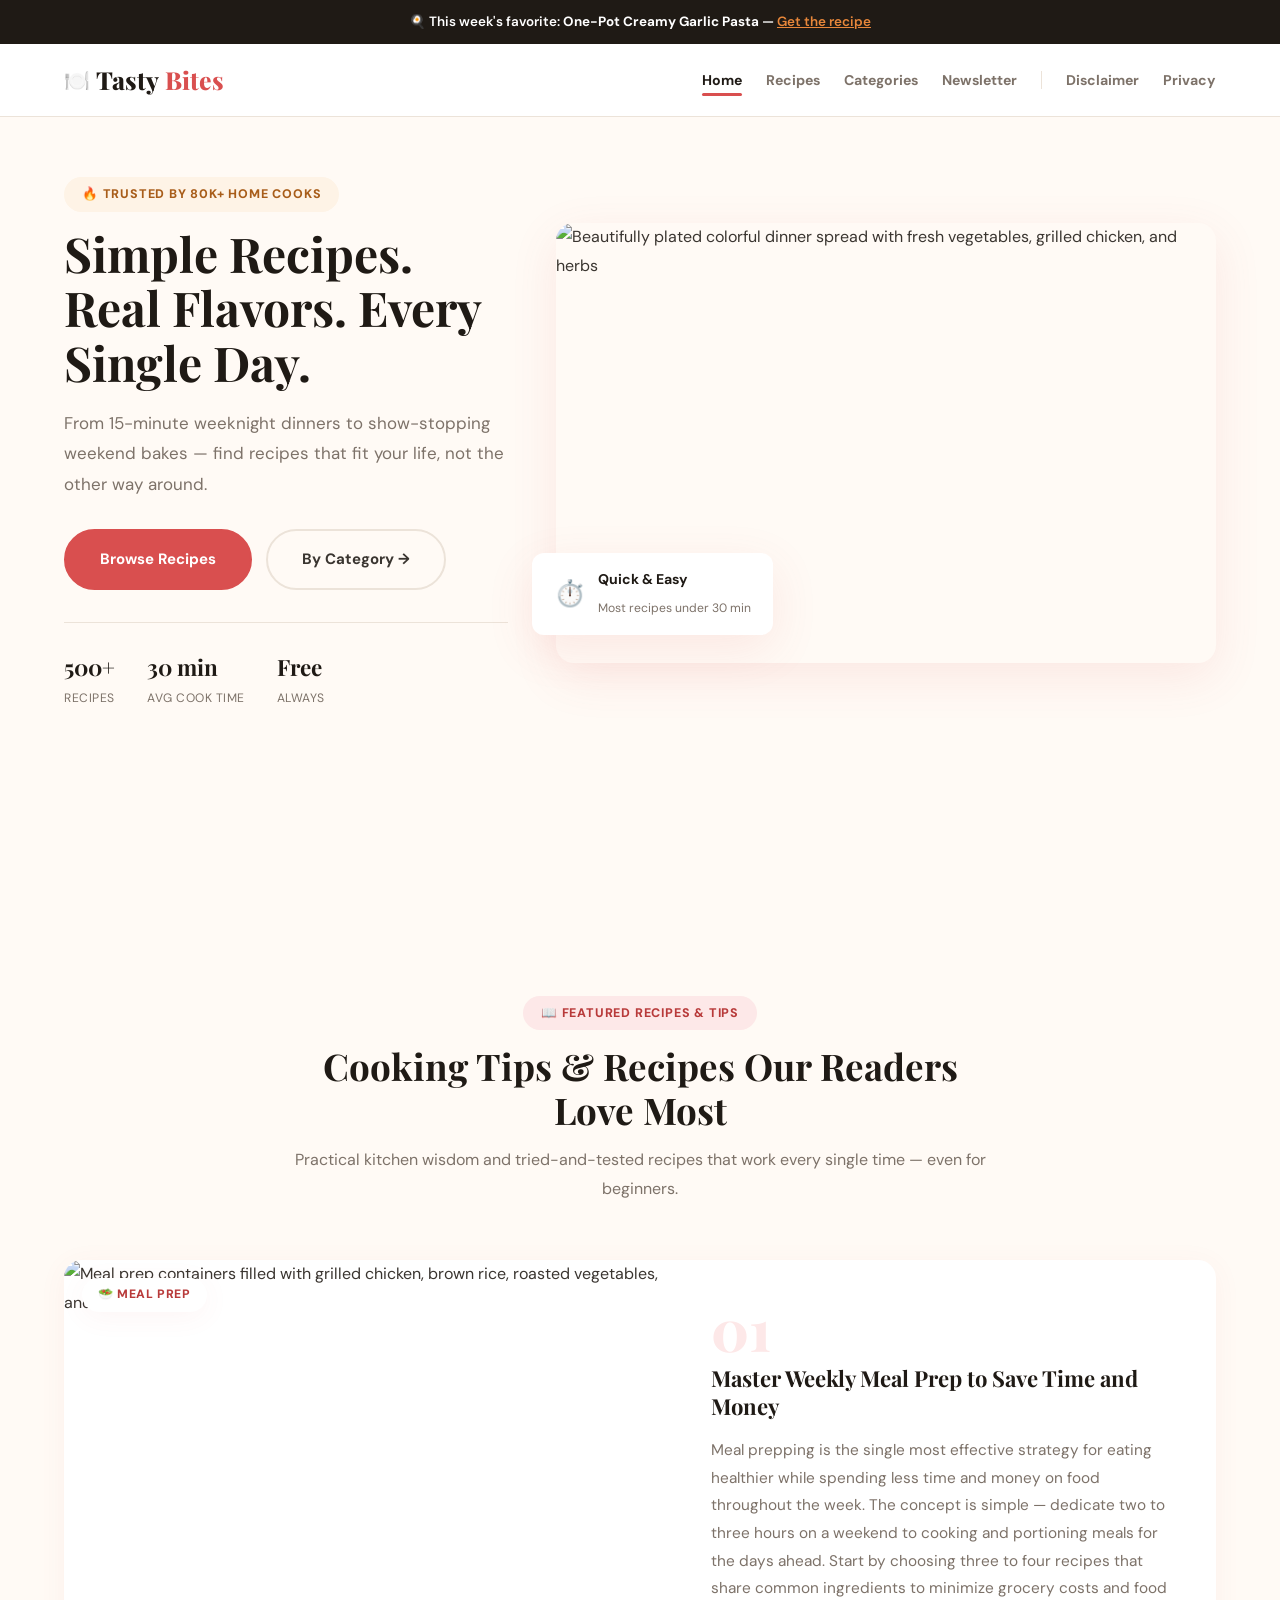
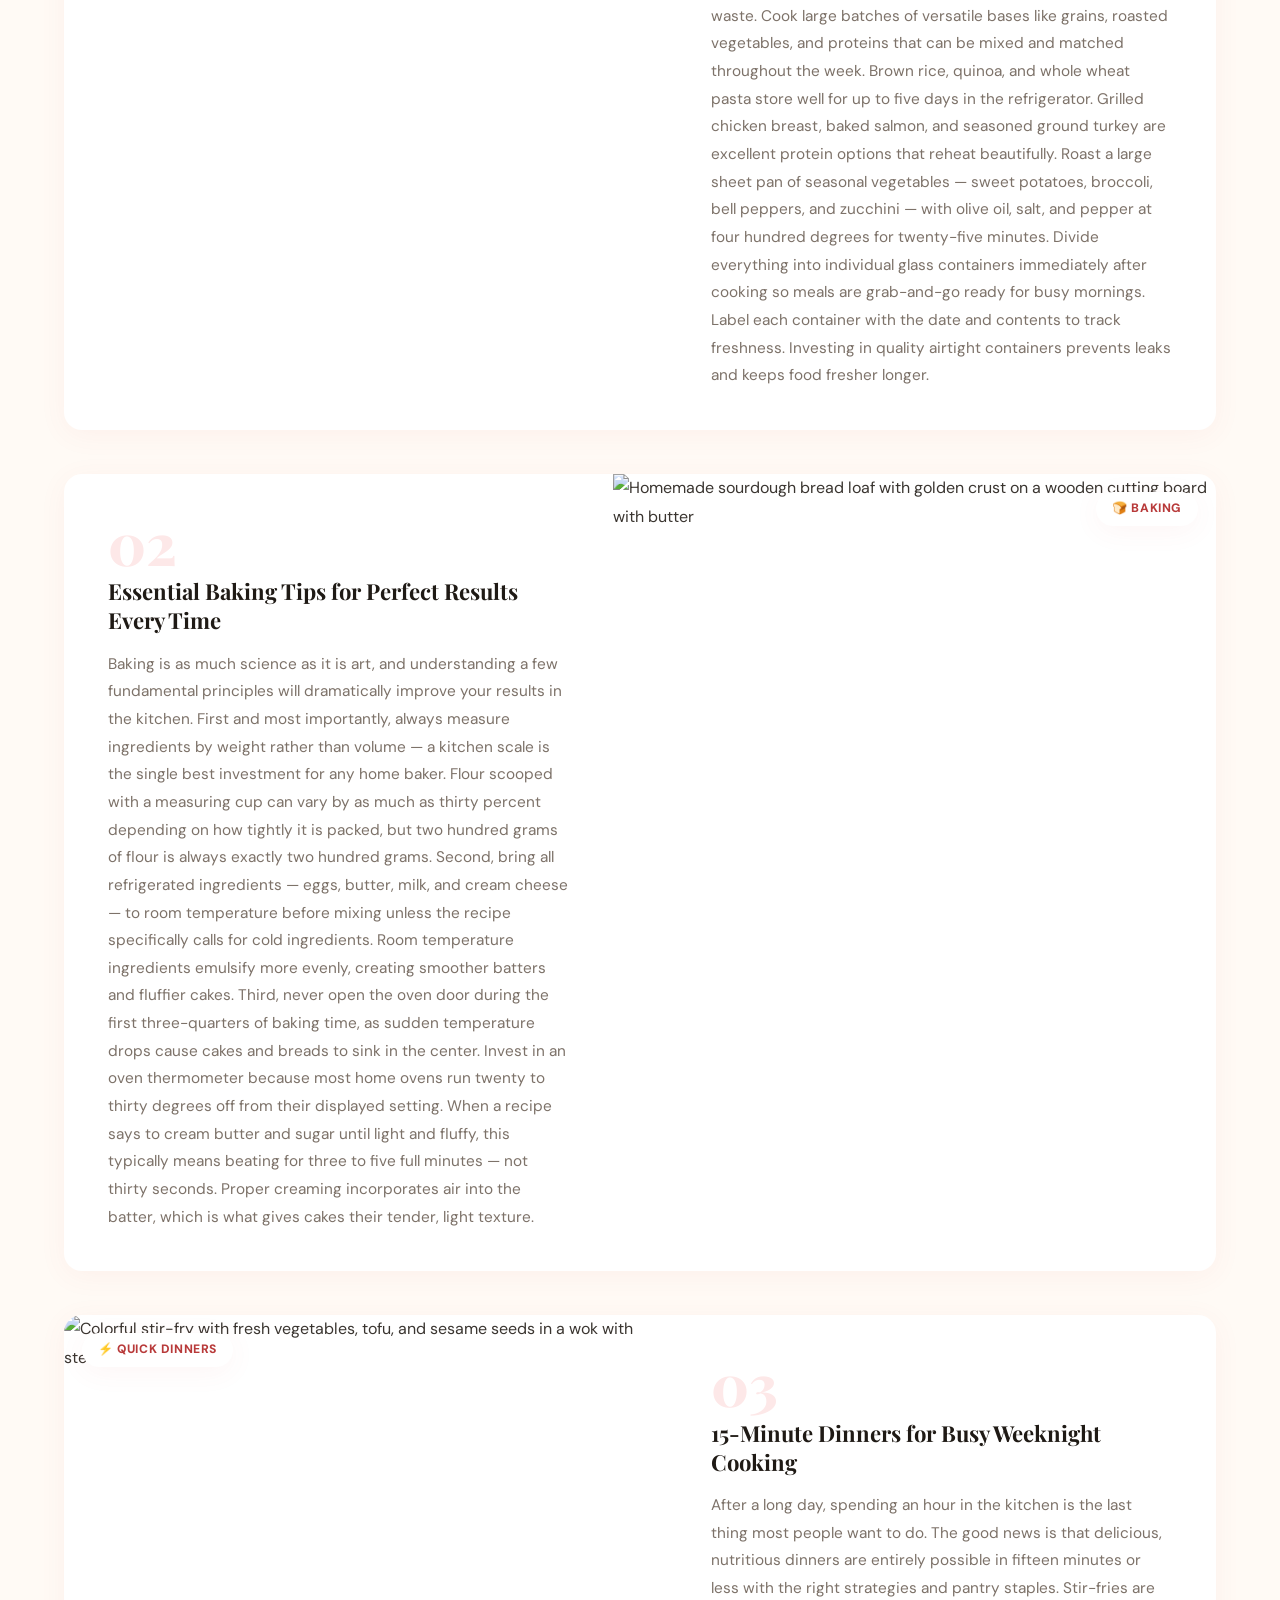
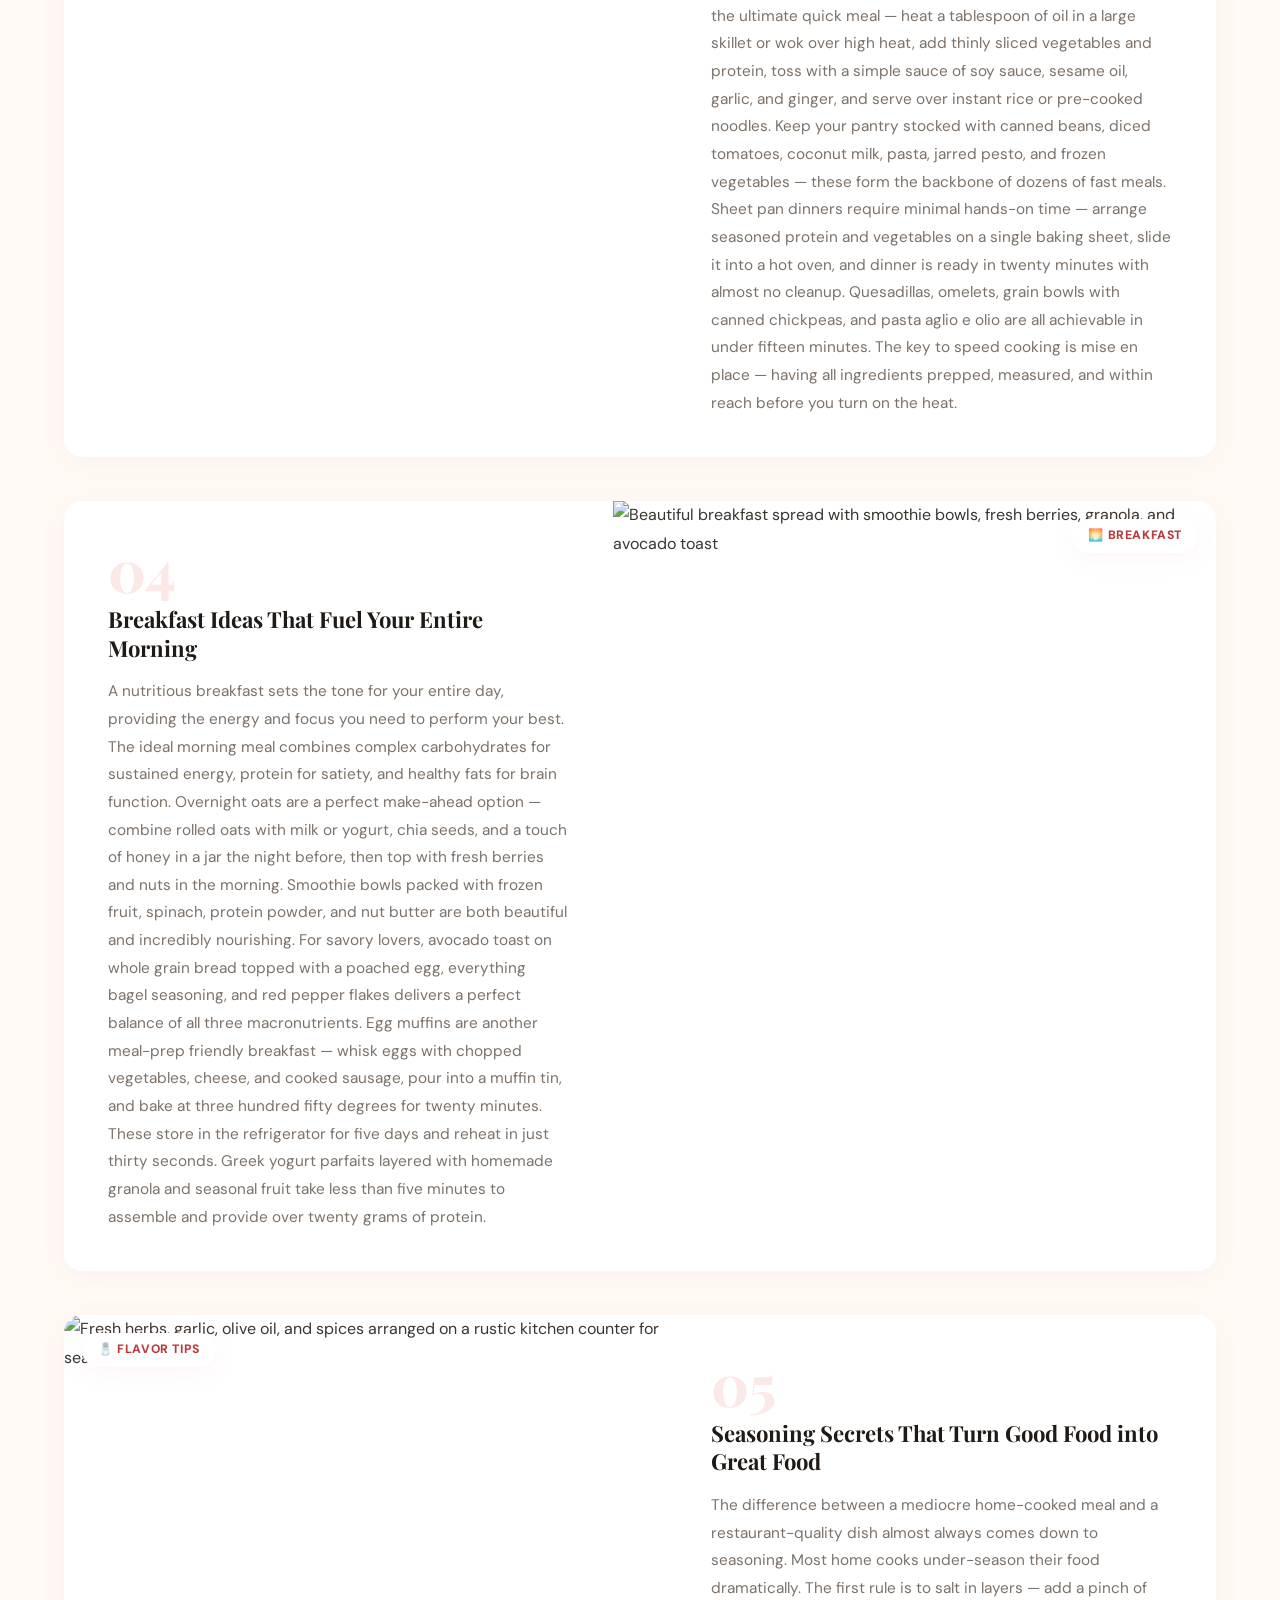
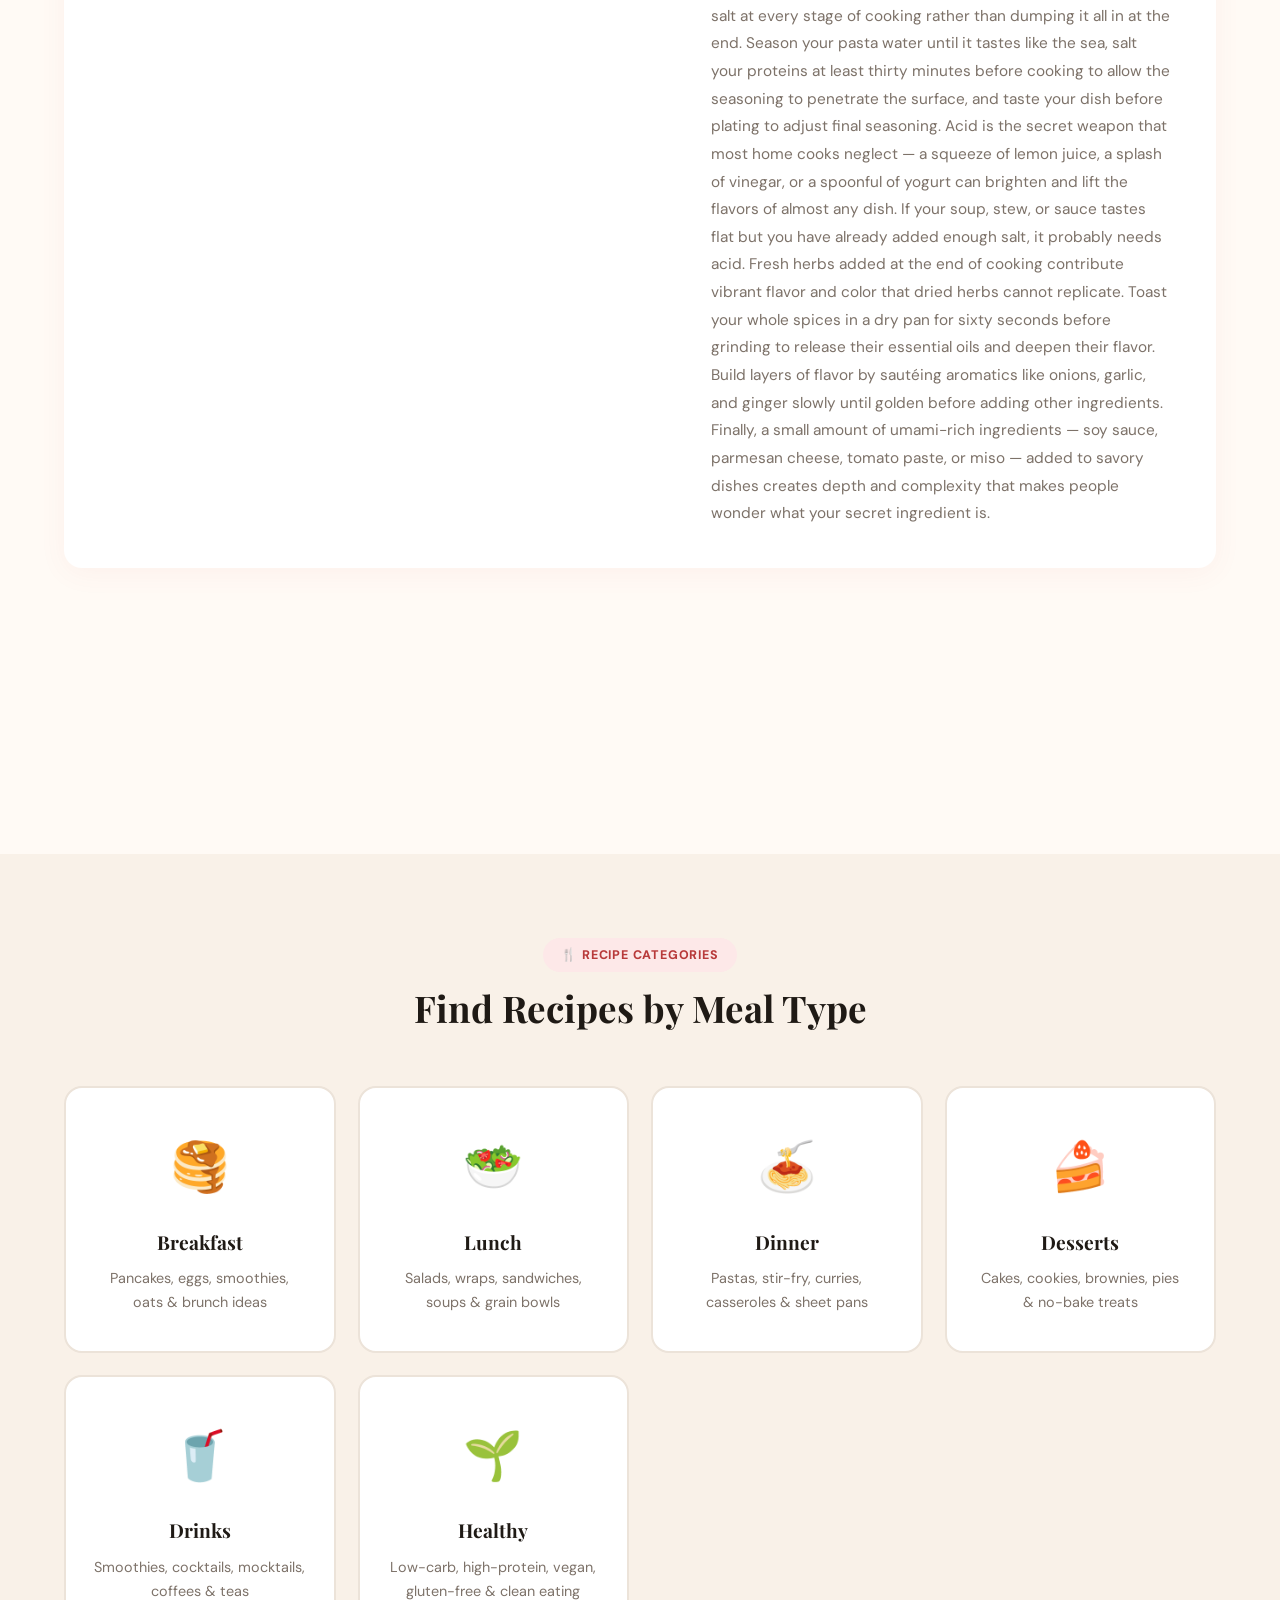
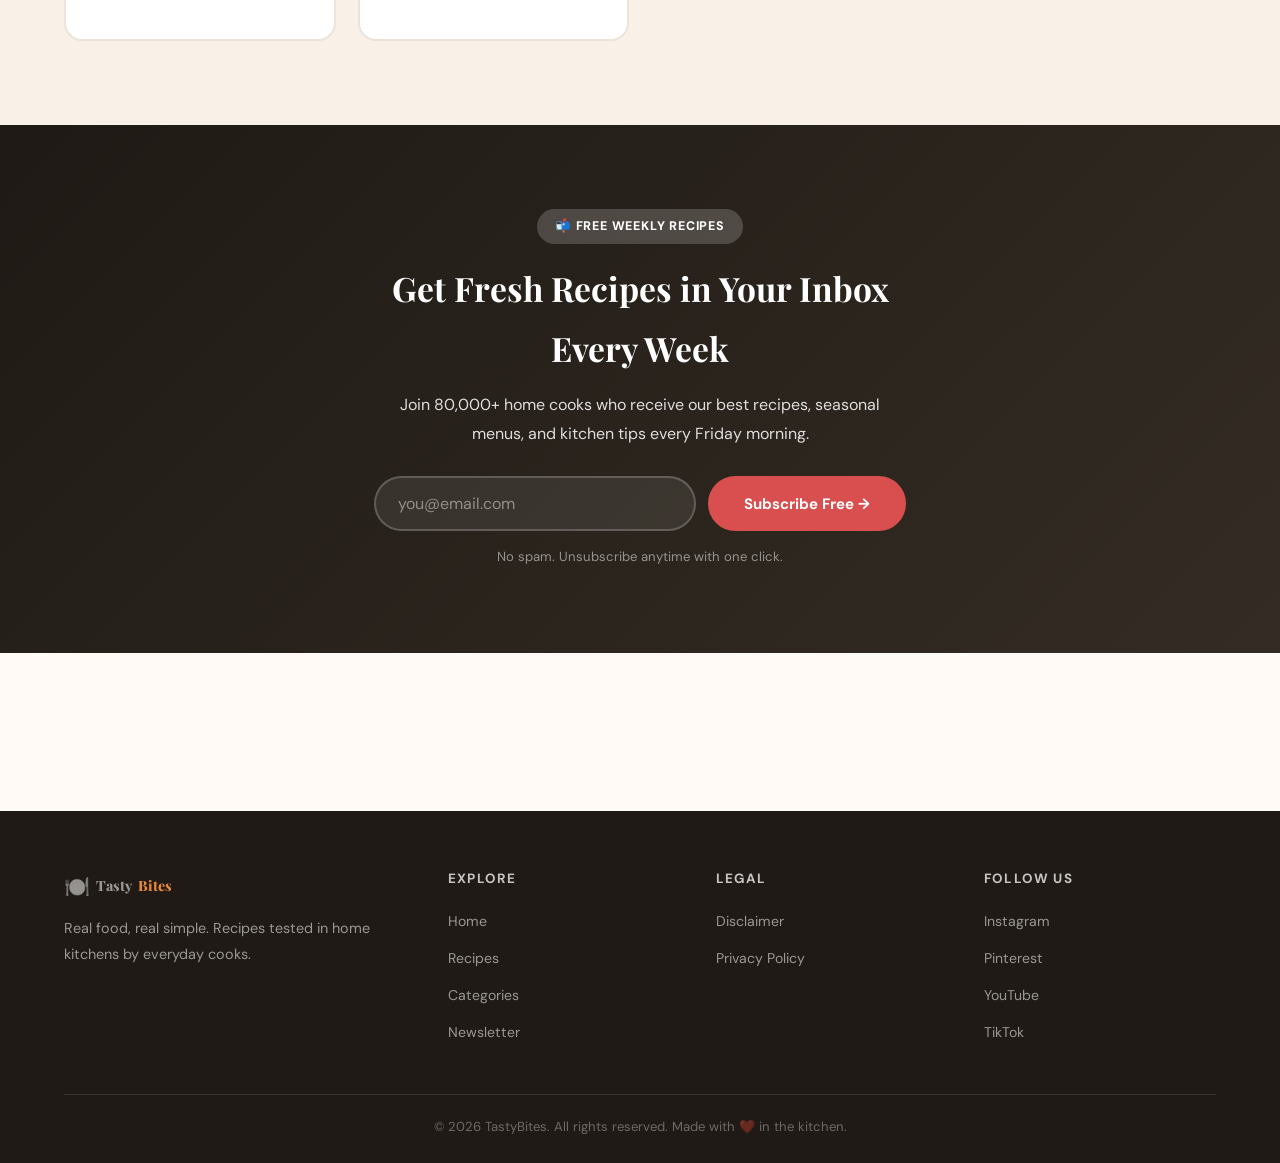
==== public/index.html @ 579c3c71 "Add files via upload" ====
<!DOCTYPE html>
<html lang="en">
<head>
    <meta charset="UTF-8">
    <meta name="viewport" content="width=device-width, initial-scale=1.0">
    <meta name="description" content="TastyBites — Delicious easy recipes for every meal. Discover breakfast ideas, dinner recipes, healthy snacks, baking tips, and meal prep guides for busy families.">
    <meta name="keywords" content="easy recipes, dinner recipes, healthy meals, breakfast ideas, baking recipes, meal prep, quick recipes, family cooking, budget meals, one pot meals">
    <meta name="author" content="TastyBites">
    <meta name="robots" content="index, follow">
    <meta property="og:title" content="TastyBites — Easy Delicious Recipes for Every Meal">
    <meta property="og:description" content="Discover easy recipes, cooking tips, meal prep guides, and budget-friendly meal ideas for breakfast, lunch, and dinner.">
    <meta property="og:type" content="website">
    <meta property="og:url" content="https://yoursite.com">
    <meta property="og:image" content="https://images.unsplash.com/photo-1504674900247-0877df9cc836?w=1200&q=80">
    <link rel="canonical" href="https://yoursite.com">
    <title>TastyBites — Easy Delicious Recipes for Every Meal</title>
    <link rel="preconnect" href="https://fonts.googleapis.com">
    <link rel="preconnect" href="https://fonts.gstatic.com" crossorigin>
    <link href="https://fonts.googleapis.com/css2?family=Playfair+Display:wght@600;700;800&family=DM+Sans:wght@400;500;600;700;800&display=swap" rel="stylesheet">
    <link rel="stylesheet" href="style.css">
    <!-- Google Ads (replace with your publisher ID) -->
    <script async src="https://pagead2.googlesyndication.com/pagead/js/adsbygoogle.js?client=ca-pub-XXXXXXXXXXXXXXXX" crossorigin="anonymous"></script>
</head>
<body>

    <!-- TOP RIBBON -->
    <div class="ribbon">
        <div class="container">🍳 This week's favorite: <strong>One-Pot Creamy Garlic Pasta</strong> — <a href="#recipes">Get the recipe</a></div>
    </div>

    <!-- HEADER -->
    <header class="header" id="header">
        <div class="container header-row">
            <a href="index.html" class="logo">
                <span class="logo-emoji">🍽️</span> Tasty<span class="logo-highlight">Bites</span>
            </a>
            <nav aria-label="Main Navigation">
                <ul class="nav" id="navMenu">
                    <li><a href="index.html" class="active">Home</a></li>
                    <li><a href="#recipes">Recipes</a></li>
                    <li><a href="#categories">Categories</a></li>
                    <li><a href="#newsletter">Newsletter</a></li>
                    <li class="nav-divider"></li>
                    <li><a href="disclaimer.html">Disclaimer</a></li>
                    <li><a href="privacy-policy.html">Privacy</a></li>
                </ul>
            </nav>
            <button class="menu-btn" id="menuBtn" aria-label="Toggle navigation">
                <span></span><span></span><span></span>
            </button>
        </div>
    </header>

    <!-- HERO -->
    <section class="hero">
        <div class="container hero-grid">
            <div class="hero-content">
                <span class="chip chip-warm">🔥 Trusted by 80K+ Home Cooks</span>
                <h1>Simple Recipes. Real Flavors. Every Single Day.</h1>
                <p class="hero-sub">From 15-minute weeknight dinners to show-stopping weekend bakes — find recipes that fit your life, not the other way around.</p>
                <div class="hero-actions">
                    <a href="#recipes" class="btn btn-red">Browse Recipes</a>
                    <a href="#categories" class="btn btn-ghost">By Category →</a>
                </div>
                <div class="hero-meta">
                    <div class="meta-item"><strong>500+</strong><span>Recipes</span></div>
                    <div class="meta-item"><strong>30 min</strong><span>Avg Cook Time</span></div>
                    <div class="meta-item"><strong>Free</strong><span>Always</span></div>
                </div>
            </div>
            <div class="hero-visual">
                <img src="https://images.unsplash.com/photo-1504674900247-0877df9cc836?w=900&q=80"
                     alt="Beautifully plated colorful dinner spread with fresh vegetables, grilled chicken, and herbs"
                     width="900" height="600" class="hero-img">
                <div class="hero-float">
                    <span>⏱️</span>
                    <div><strong>Quick & Easy</strong><small>Most recipes under 30 min</small></div>
                </div>
            </div>
        </div>
    </section>

    <!-- AD SLOT 1 -->
    <div class="ad-slot container">
        <ins class="adsbygoogle" style="display:block" data-ad-client="ca-pub-XXXXXXXXXXXXXXXX" data-ad-slot="XXXXXXXXXX" data-ad-format="auto" data-full-width-responsive="true"></ins>
        <script>(adsbygoogle = window.adsbygoogle || []).push({});</script>
    </div>

    <!-- MAIN — RECIPE ARTICLES (600+ words) -->
    <main>
        <section id="recipes" class="sec">
            <div class="container">
                <header class="sec-header">
                    <span class="chip">📖 Featured Recipes & Tips</span>
                    <h2>Cooking Tips & Recipes Our Readers Love Most</h2>
                    <p class="sec-sub">Practical kitchen wisdom and tried-and-tested recipes that work every single time — even for beginners.</p>
                </header>

                <!-- RECIPE 1 -->
                <article class="recipe-card">
                    <div class="recipe-img">
                        <img src="https://images.unsplash.com/photo-1543339308-43e59d6b73a6?w=800&q=80"
                             alt="Meal prep containers filled with grilled chicken, brown rice, roasted vegetables, and fresh greens"
                             loading="lazy" width="800" height="520">
                        <span class="recipe-tag">🥗 Meal Prep</span>
                    </div>
                    <div class="recipe-body">
                        <span class="recipe-num">01</span>
                        <h3>Master Weekly Meal Prep to Save Time and Money</h3>
                        <p>Meal prepping is the single most effective strategy for eating healthier while spending less time and money on food throughout the week. The concept is simple — dedicate two to three hours on a weekend to cooking and portioning meals for the days ahead. Start by choosing three to four recipes that share common ingredients to minimize grocery costs and food waste. Cook large batches of versatile bases like grains, roasted vegetables, and proteins that can be mixed and matched throughout the week. Brown rice, quinoa, and whole wheat pasta store well for up to five days in the refrigerator. Grilled chicken breast, baked salmon, and seasoned ground turkey are excellent protein options that reheat beautifully. Roast a large sheet pan of seasonal vegetables — sweet potatoes, broccoli, bell peppers, and zucchini — with olive oil, salt, and pepper at four hundred degrees for twenty-five minutes. Divide everything into individual glass containers immediately after cooking so meals are grab-and-go ready for busy mornings. Label each container with the date and contents to track freshness. Investing in quality airtight containers prevents leaks and keeps food fresher longer.</p>
                    </div>
                </article>

                <!-- RECIPE 2 -->
                <article class="recipe-card recipe-card-flip">
                    <div class="recipe-img">
                        <img src="https://images.unsplash.com/photo-1556909114-f6e7ad7d3136?w=800&q=80"
                             alt="Homemade sourdough bread loaf with golden crust on a wooden cutting board with butter"
                             loading="lazy" width="800" height="520">
                        <span class="recipe-tag">🍞 Baking</span>
                    </div>
                    <div class="recipe-body">
                        <span class="recipe-num">02</span>
                        <h3>Essential Baking Tips for Perfect Results Every Time</h3>
                        <p>Baking is as much science as it is art, and understanding a few fundamental principles will dramatically improve your results in the kitchen. First and most importantly, always measure ingredients by weight rather than volume — a kitchen scale is the single best investment for any home baker. Flour scooped with a measuring cup can vary by as much as thirty percent depending on how tightly it is packed, but two hundred grams of flour is always exactly two hundred grams. Second, bring all refrigerated ingredients — eggs, butter, milk, and cream cheese — to room temperature before mixing unless the recipe specifically calls for cold ingredients. Room temperature ingredients emulsify more evenly, creating smoother batters and fluffier cakes. Third, never open the oven door during the first three-quarters of baking time, as sudden temperature drops cause cakes and breads to sink in the center. Invest in an oven thermometer because most home ovens run twenty to thirty degrees off from their displayed setting. When a recipe says to cream butter and sugar until light and fluffy, this typically means beating for three to five full minutes — not thirty seconds. Proper creaming incorporates air into the batter, which is what gives cakes their tender, light texture.</p>
                    </div>
                </article>

                <!-- RECIPE 3 -->
                <article class="recipe-card">
                    <div class="recipe-img">
                        <img src="https://images.unsplash.com/photo-1547592180-85f173990554?w=800&q=80"
                             alt="Colorful stir-fry with fresh vegetables, tofu, and sesame seeds in a wok with steam rising"
                             loading="lazy" width="800" height="520">
                        <span class="recipe-tag">⚡ Quick Dinners</span>
                    </div>
                    <div class="recipe-body">
                        <span class="recipe-num">03</span>
                        <h3>15-Minute Dinners for Busy Weeknight Cooking</h3>
                        <p>After a long day, spending an hour in the kitchen is the last thing most people want to do. The good news is that delicious, nutritious dinners are entirely possible in fifteen minutes or less with the right strategies and pantry staples. Stir-fries are the ultimate quick meal — heat a tablespoon of oil in a large skillet or wok over high heat, add thinly sliced vegetables and protein, toss with a simple sauce of soy sauce, sesame oil, garlic, and ginger, and serve over instant rice or pre-cooked noodles. Keep your pantry stocked with canned beans, diced tomatoes, coconut milk, pasta, jarred pesto, and frozen vegetables — these form the backbone of dozens of fast meals. Sheet pan dinners require minimal hands-on time — arrange seasoned protein and vegetables on a single baking sheet, slide it into a hot oven, and dinner is ready in twenty minutes with almost no cleanup. Quesadillas, omelets, grain bowls with canned chickpeas, and pasta aglio e olio are all achievable in under fifteen minutes. The key to speed cooking is mise en place — having all ingredients prepped, measured, and within reach before you turn on the heat.</p>
                    </div>
                </article>

                <!-- RECIPE 4 -->
                <article class="recipe-card recipe-card-flip">
                    <div class="recipe-img">
                        <img src="https://images.unsplash.com/photo-1490645935967-10de6ba17061?w=800&q=80"
                             alt="Beautiful breakfast spread with smoothie bowls, fresh berries, granola, and avocado toast"
                             loading="lazy" width="800" height="520">
                        <span class="recipe-tag">🌅 Breakfast</span>
                    </div>
                    <div class="recipe-body">
                        <span class="recipe-num">04</span>
                        <h3>Breakfast Ideas That Fuel Your Entire Morning</h3>
                        <p>A nutritious breakfast sets the tone for your entire day, providing the energy and focus you need to perform your best. The ideal morning meal combines complex carbohydrates for sustained energy, protein for satiety, and healthy fats for brain function. Overnight oats are a perfect make-ahead option — combine rolled oats with milk or yogurt, chia seeds, and a touch of honey in a jar the night before, then top with fresh berries and nuts in the morning. Smoothie bowls packed with frozen fruit, spinach, protein powder, and nut butter are both beautiful and incredibly nourishing. For savory lovers, avocado toast on whole grain bread topped with a poached egg, everything bagel seasoning, and red pepper flakes delivers a perfect balance of all three macronutrients. Egg muffins are another meal-prep friendly breakfast — whisk eggs with chopped vegetables, cheese, and cooked sausage, pour into a muffin tin, and bake at three hundred fifty degrees for twenty minutes. These store in the refrigerator for five days and reheat in just thirty seconds. Greek yogurt parfaits layered with homemade granola and seasonal fruit take less than five minutes to assemble and provide over twenty grams of protein.</p>
                    </div>
                </article>

                <!-- RECIPE 5 -->
                <article class="recipe-card">
                    <div class="recipe-img">
                        <img src="https://images.unsplash.com/photo-1466637574441-749b8f19452f?w=800&q=80"
                             alt="Fresh herbs, garlic, olive oil, and spices arranged on a rustic kitchen counter for seasoning"
                             loading="lazy" width="800" height="520">
                        <span class="recipe-tag">🧂 Flavor Tips</span>
                    </div>
                    <div class="recipe-body">
                        <span class="recipe-num">05</span>
                        <h3>Seasoning Secrets That Turn Good Food into Great Food</h3>
                        <p>The difference between a mediocre home-cooked meal and a restaurant-quality dish almost always comes down to seasoning. Most home cooks under-season their food dramatically. The first rule is to salt in layers — add a pinch of salt at every stage of cooking rather than dumping it all in at the end. Season your pasta water until it tastes like the sea, salt your proteins at least thirty minutes before cooking to allow the seasoning to penetrate the surface, and taste your dish before plating to adjust final seasoning. Acid is the secret weapon that most home cooks neglect — a squeeze of lemon juice, a splash of vinegar, or a spoonful of yogurt can brighten and lift the flavors of almost any dish. If your soup, stew, or sauce tastes flat but you have already added enough salt, it probably needs acid. Fresh herbs added at the end of cooking contribute vibrant flavor and color that dried herbs cannot replicate. Toast your whole spices in a dry pan for sixty seconds before grinding to release their essential oils and deepen their flavor. Build layers of flavor by sautéing aromatics like onions, garlic, and ginger slowly until golden before adding other ingredients. Finally, a small amount of umami-rich ingredients — soy sauce, parmesan cheese, tomato paste, or miso — added to savory dishes creates depth and complexity that makes people wonder what your secret ingredient is.</p>
                    </div>
                </article>

            </div>
        </section>

        <!-- AD SLOT 2 -->
        <div class="ad-slot container">
            <ins class="adsbygoogle" style="display:block" data-ad-client="ca-pub-XXXXXXXXXXXXXXXX" data-ad-slot="XXXXXXXXXX" data-ad-format="auto" data-full-width-responsive="true"></ins>
            <script>(adsbygoogle = window.adsbygoogle || []).push({});</script>
        </div>

        <!-- CATEGORIES -->
        <section id="categories" class="sec sec-warm">
            <div class="container">
                <header class="sec-header centered">
                    <span class="chip">🍴 Recipe Categories</span>
                    <h2>Find Recipes by Meal Type</h2>
                </header>
                <div class="cat-grid">
                    <a href="#" class="cat-tile">
                        <span class="cat-icon">🥞</span>
                        <h3>Breakfast</h3>
                        <p>Pancakes, eggs, smoothies, oats &amp; brunch ideas</p>
                    </a>
                    <a href="#" class="cat-tile">
                        <span class="cat-icon">🥗</span>
                        <h3>Lunch</h3>
                        <p>Salads, wraps, sandwiches, soups &amp; grain bowls</p>
                    </a>
                    <a href="#" class="cat-tile">
                        <span class="cat-icon">🍝</span>
                        <h3>Dinner</h3>
                        <p>Pastas, stir-fry, curries, casseroles &amp; sheet pans</p>
                    </a>
                    <a href="#" class="cat-tile">
                        <span class="cat-icon">🍰</span>
                        <h3>Desserts</h3>
                        <p>Cakes, cookies, brownies, pies &amp; no-bake treats</p>
                    </a>
                    <a href="#" class="cat-tile">
                        <span class="cat-icon">🥤</span>
                        <h3>Drinks</h3>
                        <p>Smoothies, cocktails, mocktails, coffees &amp; teas</p>
                    </a>
                    <a href="#" class="cat-tile">
                        <span class="cat-icon">🌱</span>
                        <h3>Healthy</h3>
                        <p>Low-carb, high-protein, vegan, gluten-free &amp; clean eating</p>
                    </a>
                </div>
            </div>
        </section>

        <!-- NEWSLETTER -->
        <section id="newsletter" class="sec sec-dark">
            <div class="container nl-inner">
                <span class="chip chip-light">📬 Free Weekly Recipes</span>
                <h2>Get Fresh Recipes in Your Inbox Every Week</h2>
                <p>Join 80,000+ home cooks who receive our best recipes, seasonal menus, and kitchen tips every Friday morning.</p>
                <form class="nl-form" action="#" method="POST">
                    <label for="nlEmail" class="sr-only">Email address</label>
                    <input type="email" id="nlEmail" name="email" placeholder="you@email.com" required>
                    <button type="submit" class="btn btn-red">Subscribe Free →</button>
                </form>
                <small>No spam. Unsubscribe anytime with one click.</small>
            </div>
        </section>

        <!-- AD SLOT 3 -->
        <div class="ad-slot container">
            <ins class="adsbygoogle" style="display:block" data-ad-client="ca-pub-XXXXXXXXXXXXXXXX" data-ad-slot="XXXXXXXXXX" data-ad-format="auto" data-full-width-responsive="true"></ins>
            <script>(adsbygoogle = window.adsbygoogle || []).push({});</script>
        </div>
    </main>

    <!-- FOOTER -->
    <footer class="footer">
        <div class="container">
            <div class="ft-grid">
                <div class="ft-col ft-about">
                    <a href="index.html" class="logo logo-ft"><span class="logo-emoji">🍽️</span> Tasty<span class="logo-highlight-ft">Bites</span></a>
                    <p>Real food, real simple. Recipes tested in home kitchens by everyday cooks.</p>
                </div>
                <div class="ft-col">
                    <h4>Explore</h4>
                    <ul><li><a href="index.html">Home</a></li><li><a href="#recipes">Recipes</a></li><li><a href="#categories">Categories</a></li><li><a href="#newsletter">Newsletter</a></li></ul>
                </div>
                <div class="ft-col">
                    <h4>Legal</h4>
                    <ul><li><a href="disclaimer.html">Disclaimer</a></li><li><a href="privacy-policy.html">Privacy Policy</a></li></ul>
                </div>
                <div class="ft-col">
                    <h4>Follow Us</h4>
                    <ul><li><a href="#">Instagram</a></li><li><a href="#">Pinterest</a></li><li><a href="#">YouTube</a></li><li><a href="#">TikTok</a></li></ul>
                </div>
            </div>
            <div class="ft-bottom">
                <p>&copy; 2026 TastyBites. All rights reserved. Made with ❤️ in the kitchen.</p>
            </div>
        </div>
    </footer>

    <script src="script.js"></script>
</body>
</html>
---- public/style.css ----
/* ===== RESET ===== */
*,*::before,*::after{margin:0;padding:0;box-sizing:border-box}

:root{
    --red:#d94f4f;
    --red-dark:#b83a3a;
    --red-light:#fde8e8;
    --orange:#e8873a;
    --orange-light:#fef3e6;
    --green:#4a9c6d;
    --cream:#fffaf5;
    --warm:#f9f1e8;
    --surface:#ffffff;
    --dark:#1f1a15;
    --text:#3a3530;
    --muted:#7d7269;
    --border:#ece3d9;
    --hd:'Playfair Display',Georgia,serif;
    --bd:'DM Sans','Segoe UI',sans-serif;
    --r:18px;
    --r-sm:12px;
    --sh:0 5px 28px rgba(217,79,79,.06);
    --sh-lg:0 14px 48px rgba(217,79,79,.11);
    --t:.3s ease
}

html{scroll-behavior:smooth}
body{font-family:var(--bd);background:var(--cream);color:var(--text);line-height:1.8;-webkit-font-smoothing:antialiased}
.container{max-width:1200px;margin:0 auto;padding:0 24px}
a{color:var(--red);text-decoration:none;transition:color var(--t)}
a:hover{color:var(--red-dark)}
img{max-width:100%;height:auto;display:block}
.sr-only{position:absolute;width:1px;height:1px;padding:0;margin:-1px;overflow:hidden;clip:rect(0,0,0,0);border:0}

/* ===== CHIPS ===== */
.chip{
    display:inline-block;padding:6px 18px;border-radius:50px;
    font-size:.78rem;font-weight:800;letter-spacing:.8px;
    background:var(--red-light);color:var(--red-dark);
    text-transform:uppercase;margin-bottom:14px;
}
.chip-warm{background:var(--orange-light);color:#a85d1a}
.chip-light{background:rgba(255,255,255,.18);color:#fff}

/* ===== BUTTONS ===== */
.btn{
    display:inline-block;padding:15px 34px;border-radius:50px;
    font-weight:700;font-size:.94rem;font-family:var(--bd);
    cursor:pointer;border:2px solid transparent;transition:all var(--t);
}
.btn-red{background:var(--red);color:#fff;border-color:var(--red)}
.btn-red:hover{background:var(--red-dark);border-color:var(--red-dark);color:#fff;transform:translateY(-2px);box-shadow:var(--sh-lg)}
.btn-ghost{background:transparent;color:var(--text);border-color:var(--border)}
.btn-ghost:hover{border-color:var(--red);color:var(--red)}

/* ===== RIBBON ===== */
.ribbon{background:var(--dark);color:#fff;text-align:center;padding:10px 0;font-size:.84rem;font-weight:600}
.ribbon a{color:var(--orange);text-decoration:underline}

/* ===== HEADER ===== */
.header{background:var(--surface);border-bottom:1px solid var(--border);position:sticky;top:0;z-index:1000}
.header-row{display:flex;justify-content:space-between;align-items:center;height:72px}

.logo{display:flex;align-items:center;gap:6px;font-family:var(--hd);font-size:1.55rem;font-weight:800;color:var(--dark)}
.logo-highlight{color:var(--red)}
.logo-highlight-ft{color:var(--orange)}
.logo-emoji{font-size:1.3rem}
.logo-ft{color:#fff}

.nav{display:flex;list-style:none;gap:24px;align-items:center}
.nav a{font-size:.88rem;font-weight:700;color:var(--muted);padding:4px 0;position:relative}
.nav a::after{content:'';position:absolute;bottom:-3px;left:0;width:0;height:2.5px;border-radius:2px;background:var(--red);transition:width var(--t)}
.nav a:hover::after,.nav a.active::after{width:100%}
.nav a:hover,.nav a.active{color:var(--dark)}
.nav-divider{width:1px;height:18px;background:var(--border)}

.menu-btn{display:none;flex-direction:column;gap:5px;background:none;border:none;cursor:pointer;padding:6px}
.menu-btn span{display:block;width:26px;height:3px;background:var(--dark);border-radius:4px;transition:var(--t)}
.menu-btn.open span:nth-child(1){transform:rotate(45deg) translate(5px,6px)}
.menu-btn.open span:nth-child(2){opacity:0}
.menu-btn.open span:nth-child(3){transform:rotate(-45deg) translate(5px,-6px)}

/* ===== HERO ===== */
.hero{padding:60px 0 44px;overflow:hidden}
.hero-grid{display:grid;grid-template-columns:1fr 1.15fr;gap:48px;align-items:center}

.hero-content h1{font-family:var(--hd);font-size:3rem;line-height:1.14;color:var(--dark);margin-bottom:18px}
.hero-sub{color:var(--muted);font-size:1.06rem;margin-bottom:30px;max-width:490px}
.hero-actions{display:flex;gap:14px;flex-wrap:wrap;margin-bottom:32px}

.hero-meta{display:flex;gap:32px;border-top:1px solid var(--border);padding-top:24px}
.meta-item{display:flex;flex-direction:column}
.meta-item strong{font-size:1.4rem;color:var(--dark);font-family:var(--hd)}
.meta-item span{font-size:.76rem;color:var(--muted);text-transform:uppercase;letter-spacing:.5px}

.hero-visual{position:relative}
.hero-img{border-radius:var(--r);box-shadow:var(--sh-lg);width:100%;height:440px;object-fit:cover}

.hero-float{
    position:absolute;bottom:28px;left:-24px;
    background:var(--surface);border-radius:var(--r-sm);
    padding:14px 22px;box-shadow:var(--sh-lg);
    display:flex;align-items:center;gap:12px;
    animation:bounce 3.5s ease-in-out infinite;
}
.hero-float span{font-size:1.6rem}
.hero-float strong{display:block;font-size:.88rem;color:var(--dark)}
.hero-float small{font-size:.76rem;color:var(--muted)}

@keyframes bounce{0%,100%{transform:translateY(0)}50%{transform:translateY(-10px)}}

/* ===== SECTIONS ===== */
.sec{padding:84px 0}
.sec-warm{background:var(--warm)}
.sec-dark{background:linear-gradient(135deg,var(--dark) 0%,#342c24 100%);color:#fff}

.sec-header{text-align:center;margin-bottom:56px;max-width:700px;margin-left:auto;margin-right:auto}
.sec-header.centered{text-align:center}
.sec-header h2{font-family:var(--hd);font-size:2.3rem;color:var(--dark);line-height:1.2;margin-bottom:14px}
.sec-warm .sec-header h2{color:var(--dark)}
.sec-sub{color:var(--muted);font-size:1rem}

/* ===== RECIPE CARDS ===== */
.recipe-card{
    display:grid;grid-template-columns:1.1fr 1fr;
    background:var(--surface);border-radius:var(--r);
    box-shadow:var(--sh);overflow:hidden;margin-bottom:44px;
    transition:transform var(--t),box-shadow var(--t);
}
.recipe-card:hover{transform:translateY(-6px);box-shadow:var(--sh-lg)}

.recipe-card-flip{direction:rtl}
.recipe-card-flip>*{direction:ltr}

.recipe-img{position:relative;overflow:hidden}
.recipe-img img{width:100%;height:100%;object-fit:cover;border-radius:0;transition:transform .6s ease}
.recipe-card:hover .recipe-img img{transform:scale(1.05)}

.recipe-tag{
    position:absolute;top:18px;left:18px;
    background:var(--surface);color:var(--red-dark);
    padding:6px 16px;border-radius:50px;
    font-size:.76rem;font-weight:800;text-transform:uppercase;
    letter-spacing:.6px;box-shadow:var(--sh);
}
.recipe-card-flip .recipe-tag{left:auto;right:18px}

.recipe-body{padding:40px 44px;display:flex;flex-direction:column;justify-content:center}

.recipe-num{
    font-family:var(--hd);font-size:3.6rem;font-weight:800;
    color:var(--red-light);line-height:1;margin-bottom:6px;
}

.recipe-body h3{font-family:var(--hd);font-size:1.38rem;color:var(--dark);margin-bottom:16px;line-height:1.3}
.recipe-body p{color:var(--muted);font-size:.96rem}

/* ===== CATEGORY TILES ===== */
.cat-grid{display:grid;grid-template-columns:repeat(auto-fit,minmax(270px,1fr));gap:22px}

.cat-tile{
    display:block;background:var(--surface);border:2px solid var(--border);
    border-radius:var(--r);padding:36px 28px;text-align:center;
    transition:all var(--t);
}
.cat-tile:hover{border-color:var(--red);transform:translateY(-5px);box-shadow:var(--sh);background:var(--red);color:#fff}
.cat-tile:hover h3{color:#fff}
.cat-tile:hover p{color:rgba(255,255,255,.85)}

.cat-icon{font-size:3rem;margin-bottom:14px;display:block}
.cat-tile h3{font-family:var(--hd);font-size:1.2rem;color:var(--dark);margin-bottom:8px;transition:color var(--t)}
.cat-tile p{font-size:.9rem;color:var(--muted);line-height:1.65;transition:color var(--t)}

/* ===== NEWSLETTER ===== */
.nl-inner{max-width:580px;margin:0 auto;text-align:center}
.nl-inner h2{font-family:var(--hd);font-size:2.1rem;color:#fff;margin-bottom:12px}
.nl-inner>p{opacity:.85;margin-bottom:28px}
.nl-inner small{display:block;margin-top:14px;opacity:.5;font-size:.82rem}

.nl-form{display:flex;gap:12px;justify-content:center;flex-wrap:wrap}
.nl-form input[type="email"]{
    flex:1;min-width:240px;padding:15px 22px;
    border:2px solid rgba(255,255,255,.2);border-radius:50px;
    background:rgba(255,255,255,.08);color:#fff;
    font-size:1rem;font-family:var(--bd);outline:none;transition:border var(--t);
}
.nl-form input::placeholder{color:rgba(255,255,255,.45)}
.nl-form input:focus{border-color:var(--orange)}

/* ===== AD SLOT ===== */
.ad-slot{margin:34px auto;text-align:center;min-height:90px}

/* ===== FOOTER ===== */
.footer{background:var(--dark);color:#fff;padding:56px 0 24px}
.ft-grid{display:grid;grid-template-columns:1.5fr repeat(3,1fr);gap:36px;margin-bottom:40px}
.ft-about p{color:rgba(255,255,255,.55);font-size:.9rem;margin-top:12px}
.ft-col h4{font-size:.84rem;text-transform:uppercase;letter-spacing:1.2px;margin-bottom:16px;color:rgba(255,255,255,.75)}
.ft-col ul{list-style:none}
.ft-col li{margin-bottom:8px}
.ft-col a{color:rgba(255,255,255,.55);font-size:.88rem}
.ft-col a:hover{color:var(--orange)}
.ft-bottom{border-top:1px solid rgba(255,255,255,.1);padding-top:20px;text-align:center;font-size:.82rem;color:rgba(255,255,255,.35)}

/* ===== LEGAL PAGES ===== */
.legal-pg{padding:56px 0 84px}
.legal-pg h1{font-family:var(--hd);font-size:2.5rem;color:var(--dark);margin-bottom:8px}
.legal-pg .meta{color:var(--muted);margin-bottom:36px;font-size:.9rem}
.legal-pg h2{font-family:var(--hd);font-size:1.35rem;margin-top:36px;margin-bottom:12px;color:var(--dark);text-align:left}
.legal-pg p,.legal-pg li{color:var(--muted);font-size:1rem;margin-bottom:12px}
.legal-pg ul{padding-left:24px;margin-bottom:16px}
.legal-pg a{color:var(--red);text-decoration:underline}

/* ===== RESPONSIVE ===== */
@media(max-width:1024px){
    .hero-grid{grid-template-columns:1fr;text-align:center}
    .hero-sub{margin:0 auto 30px}
    .hero-actions,.hero-meta{justify-content:center}
    .hero-visual{max-width:600px;margin:0 auto}
    .hero-float{left:auto;right:20px}
    .recipe-card,.recipe-card-flip{grid-template-columns:1fr;direction:ltr}
    .recipe-card-flip>*{direction:ltr}
    .recipe-card-flip .recipe-tag{left:18px;right:auto}
    .recipe-img img{height:300px}
}
@media(max-width:768px){
    .nav{
        display:none;flex-direction:column;
        position:absolute;top:72px;left:0;right:0;
        background:var(--surface);padding:28px;gap:16px;
        box-shadow:var(--sh-lg);border-bottom:1px solid var(--border)
    }
    .nav.open{display:flex}
    .nav-divider{display:none}
    .menu-btn{display:flex}
    .hero-content h1{font-size:2.1rem}
    .hero-img{height:300px}
    .sec{padding:56px 0}
    .recipe-body{padding:26px}
    .recipe-num{font-size:2.4rem}
    .ft-grid{grid-template-columns:1fr 1fr;gap:28px}
}
@media(max-width:480px){
    .ft-grid{grid-template-columns:1fr}
    .hero-meta{flex-wrap:wrap;gap:20px}
}
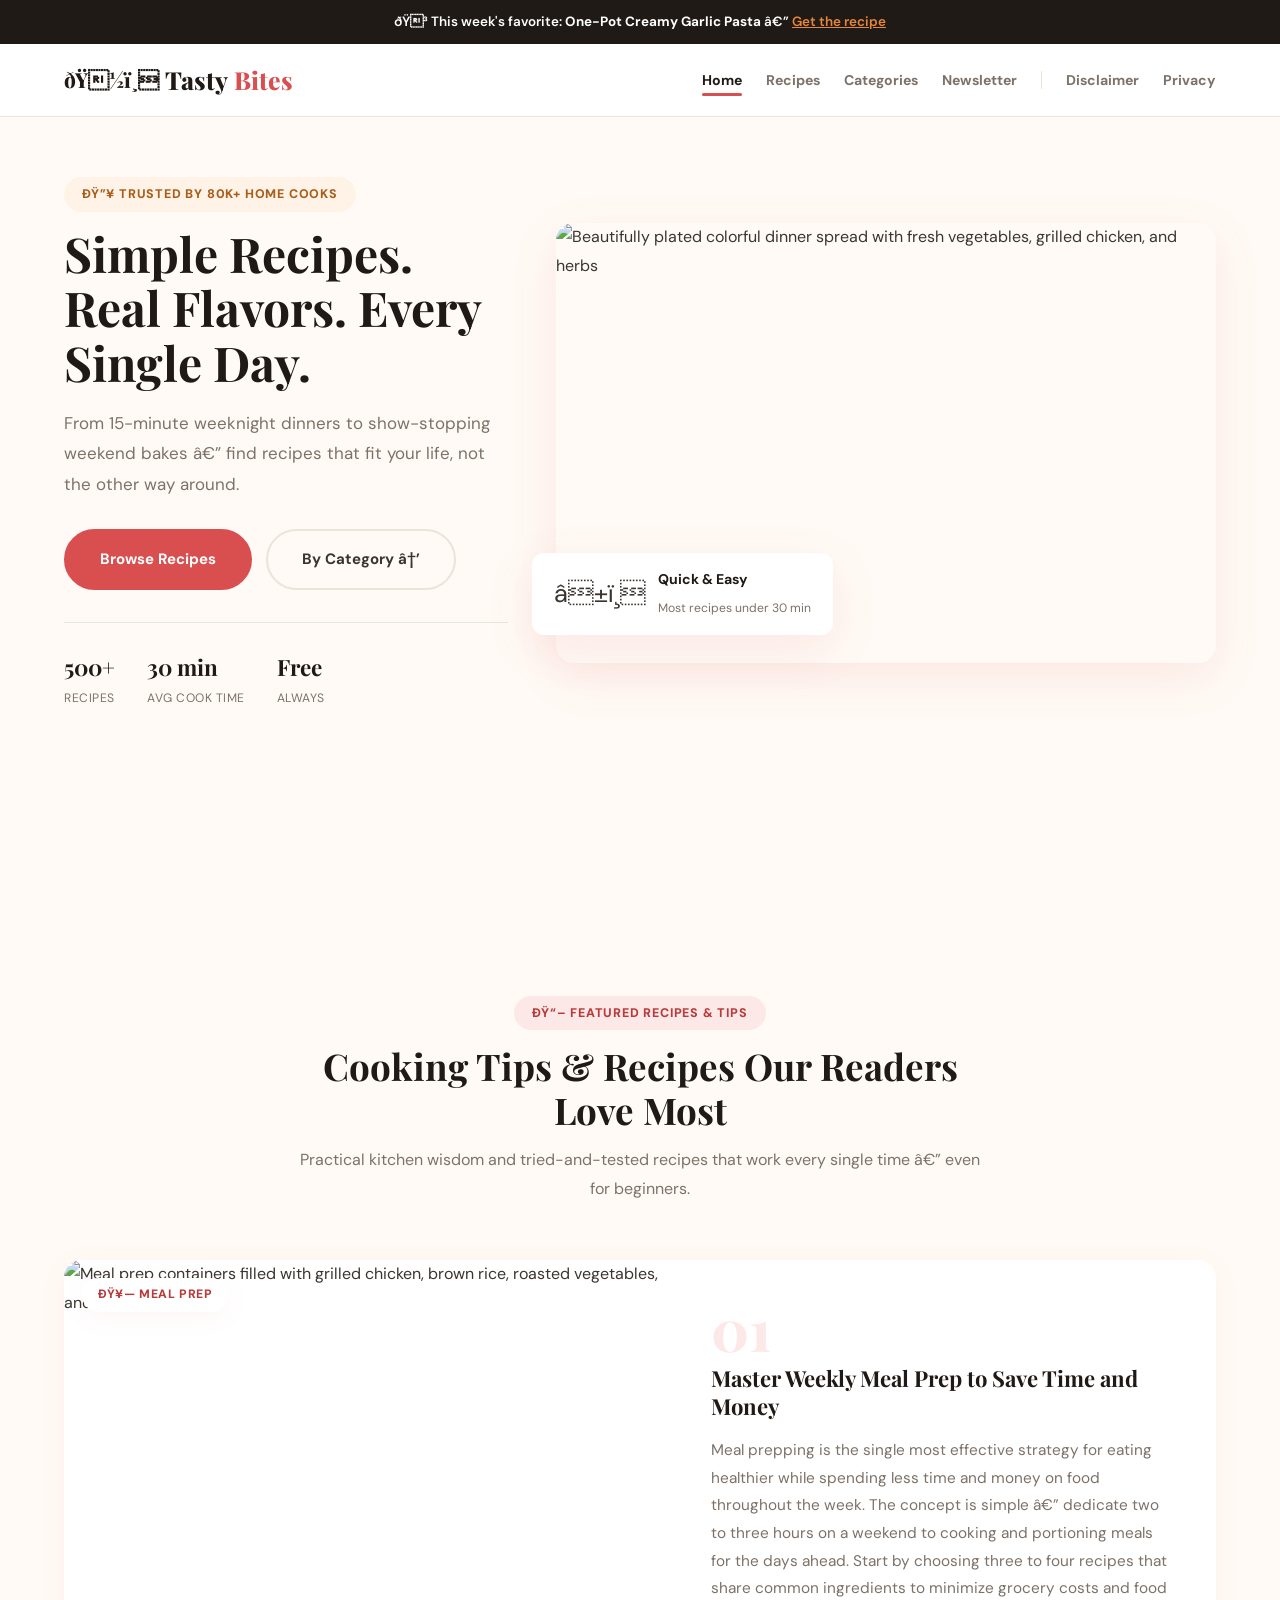
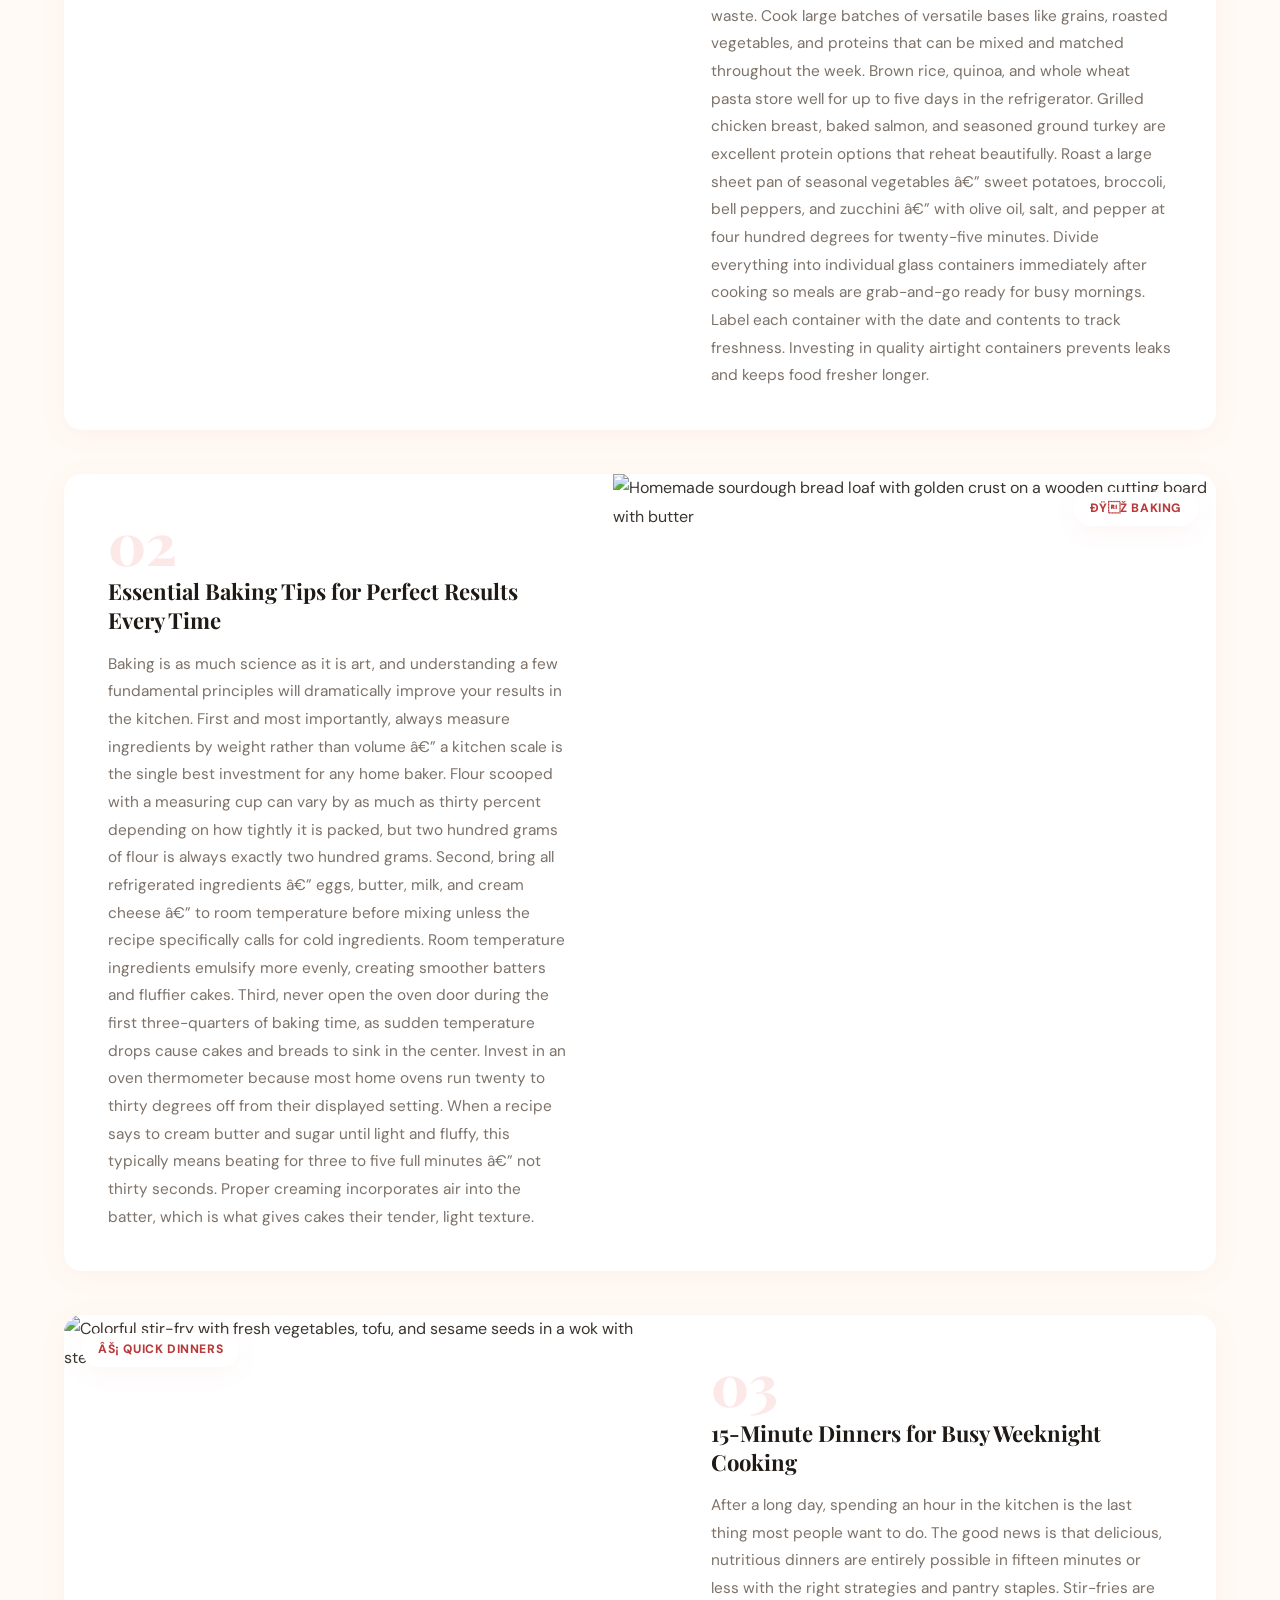
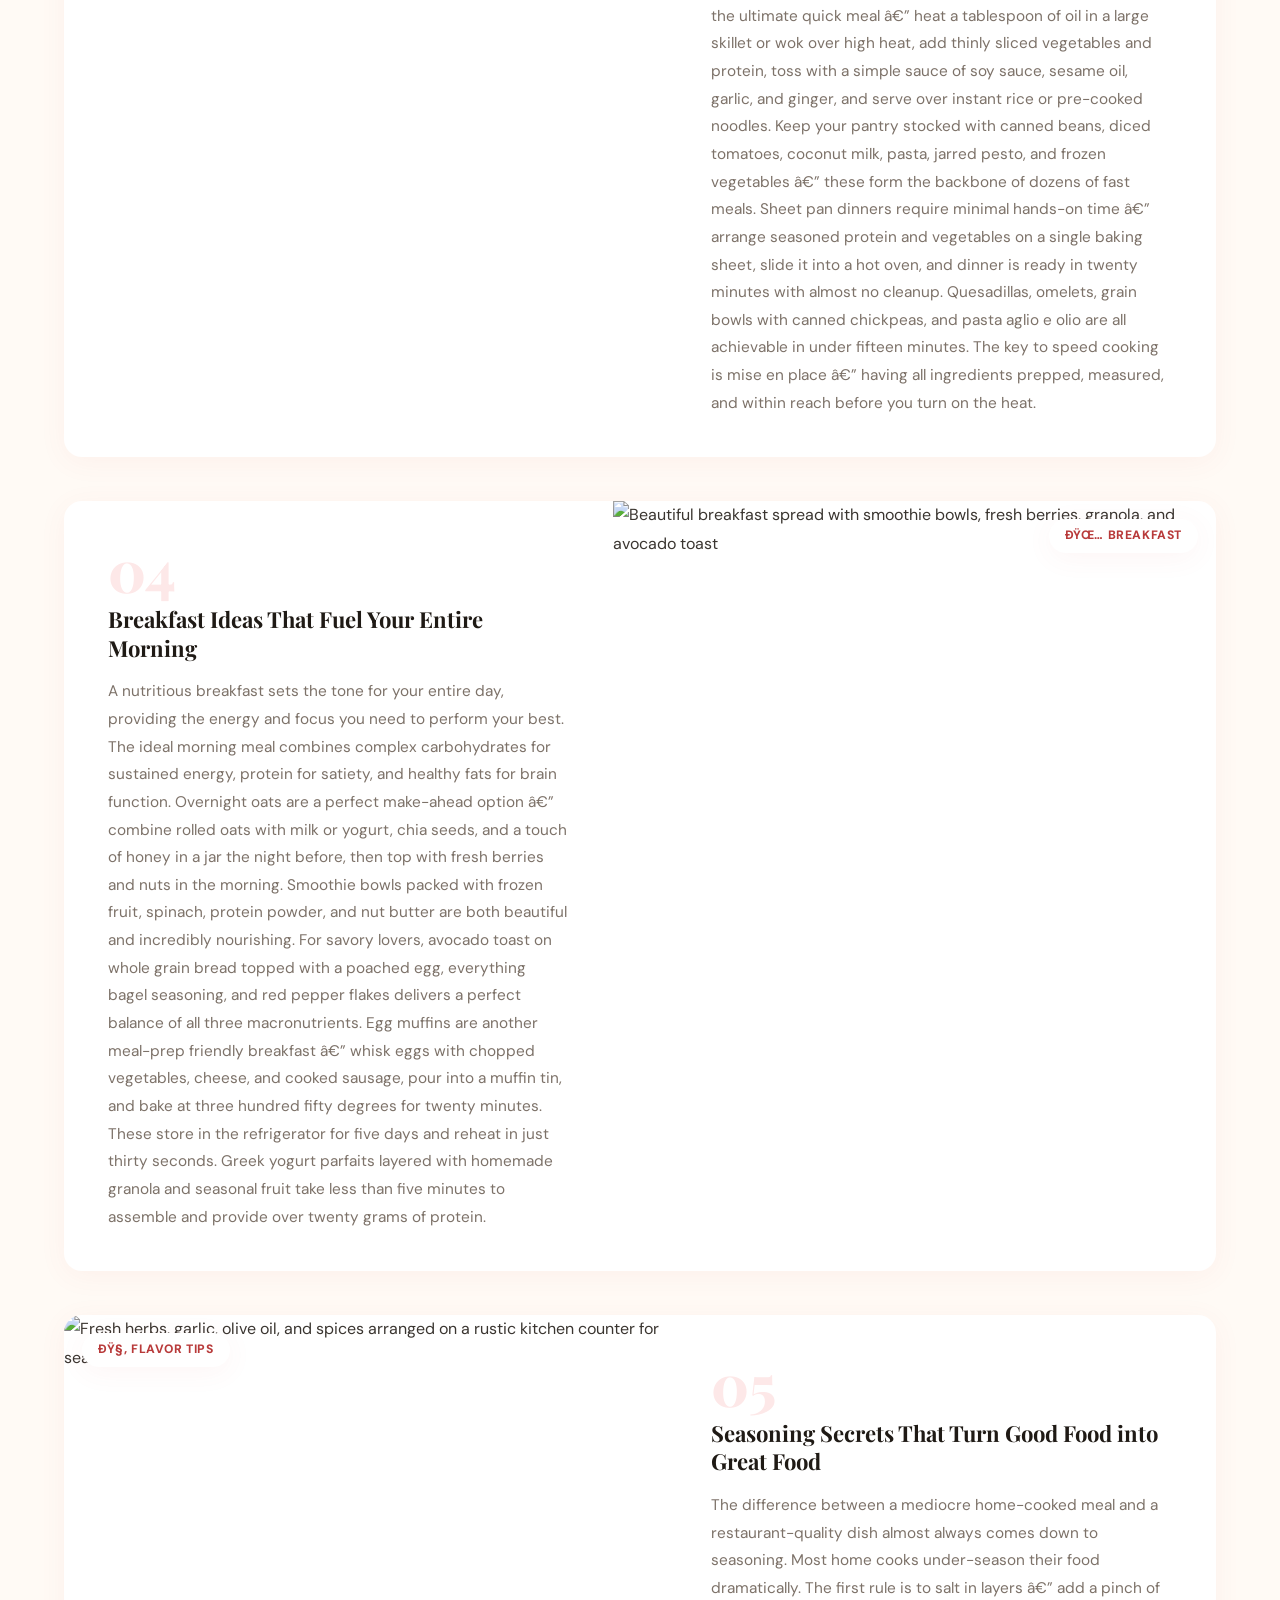
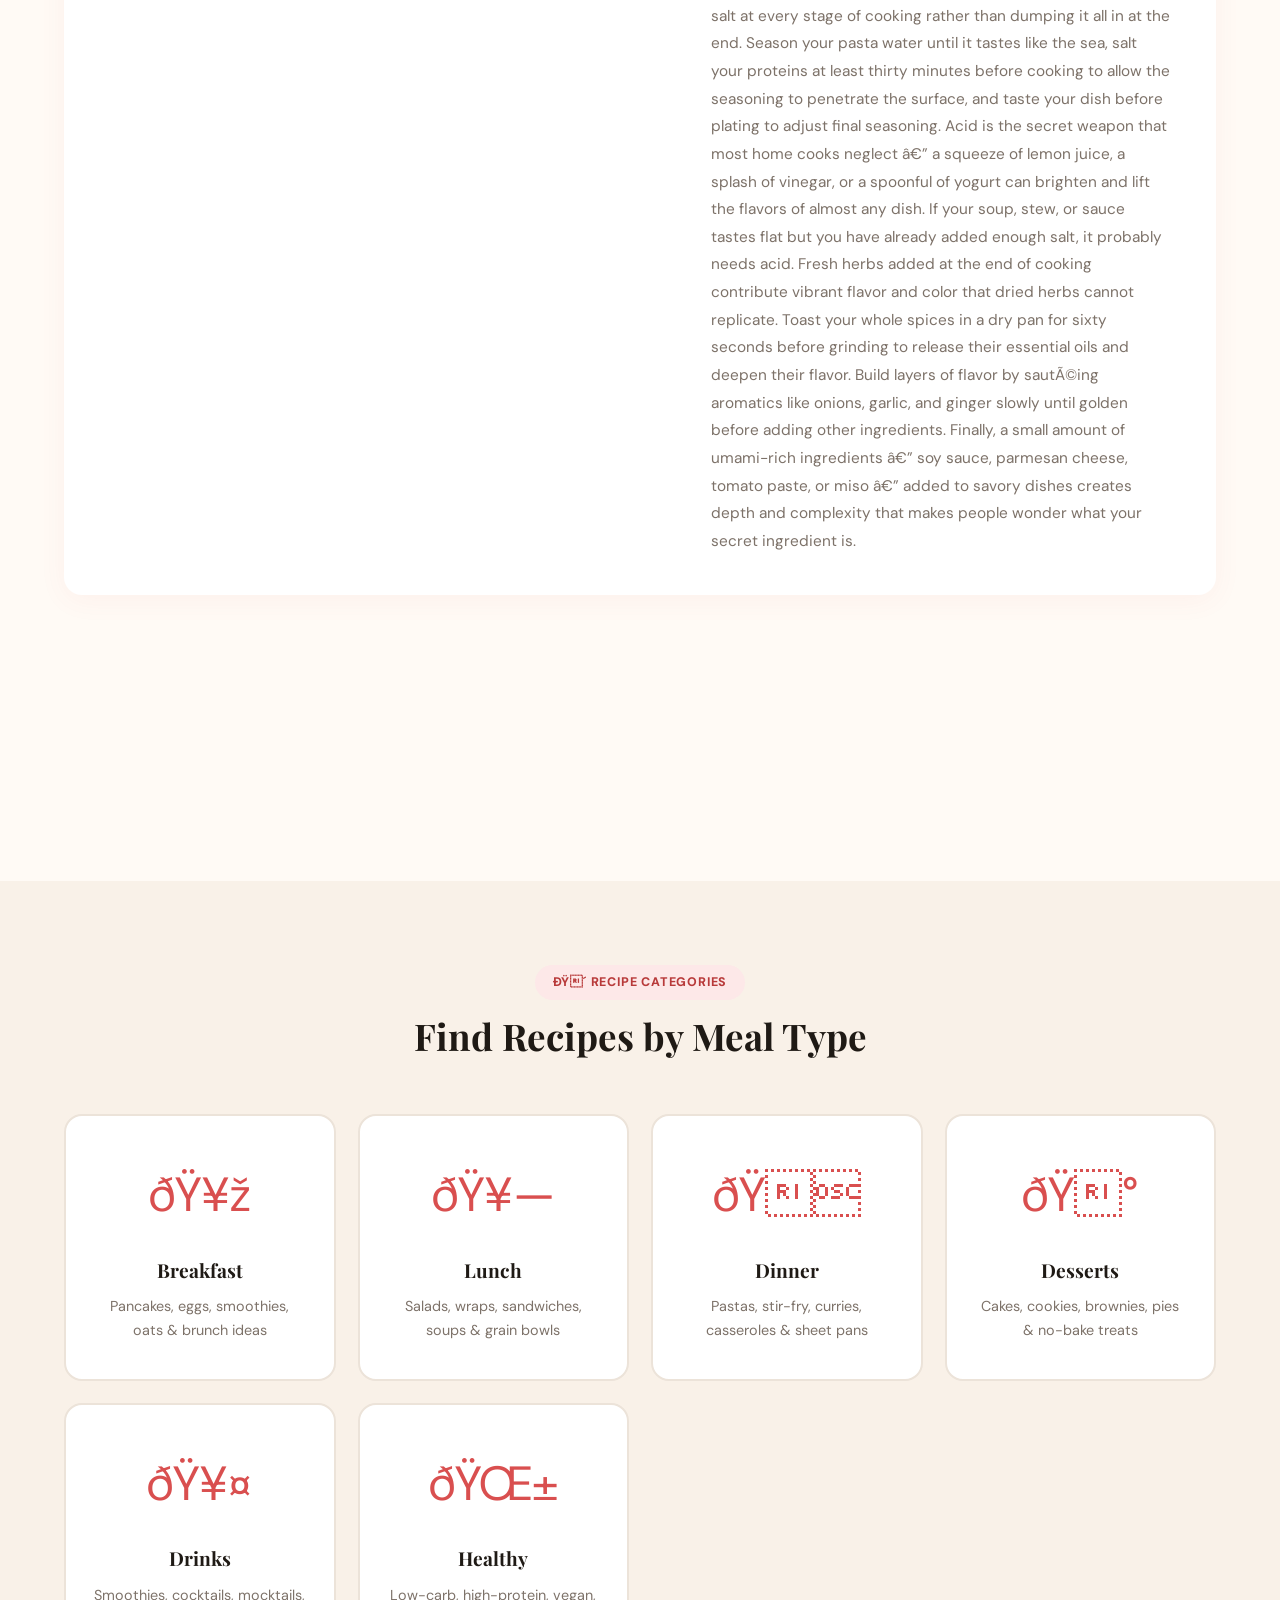
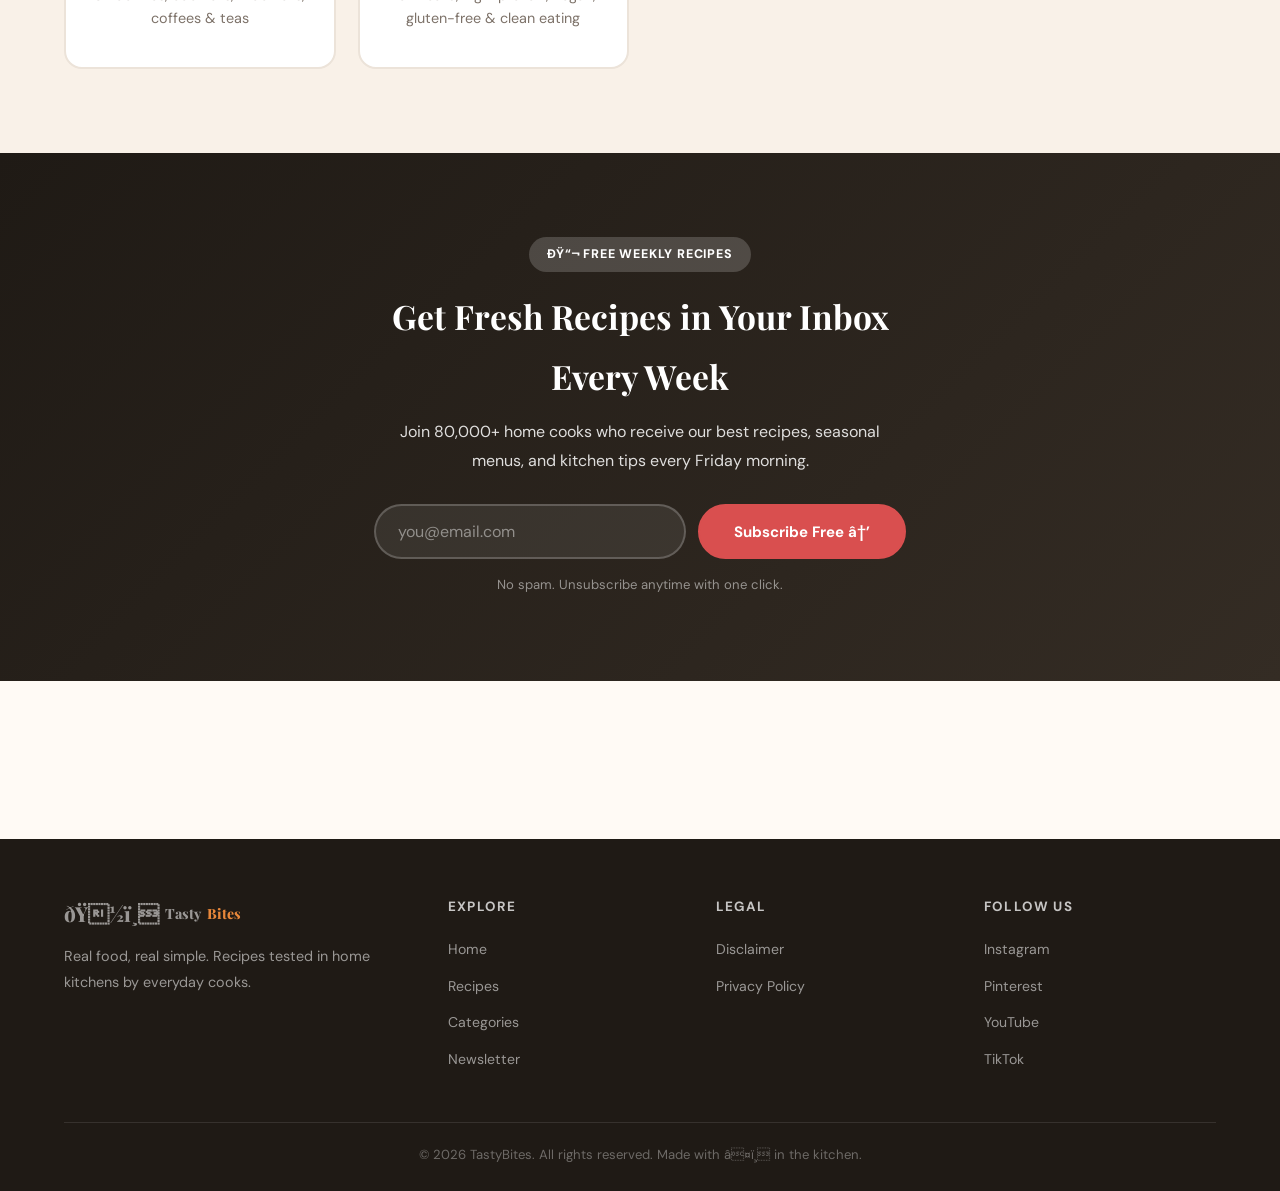
==== commit 321b8e85: "Update index.html" ====
--- a/public/index.html
+++ b/public/index.html
@@ -1,6 +1,31 @@
 <!DOCTYPE html>
 <html lang="en">
 <head>
+    <!--Start of Tawk.to Script-->
+<script type="text/javascript">
+var Tawk_API=Tawk_API||{}, Tawk_LoadStart=new Date();
+(function(){
+var s1=document.createElement("script"),s0=document.getElementsByTagName("script")[0];
+s1.async=true;
+s1.src='https://embed.tawk.to/69733b1558104b1978d41cb5/1jfl1tjkf';
+s1.charset='UTF-8';
+s1.setAttribute('crossorigin','*');
+s0.parentNode.insertBefore(s1,s0);
+})();
+</script>
+<!--End of Tawk.to Script-->
+    <!-- Histats.com  START  (aync)-->
+<script type="text/javascript">var _Hasync= _Hasync|| [];
+_Hasync.push(['Histats.start', '1,5020353,4,0,0,0,00010000']);
+_Hasync.push(['Histats.fasi', '1']);
+_Hasync.push(['Histats.track_hits', '']);
+(function() {
+var hs = document.createElement('script'); hs.type = 'text/javascript'; hs.async = true;
+hs.src = ('//s10.histats.com/js15_as.js');
+(document.getElementsByTagName('head')[0] || document.getElementsByTagName('body')[0]).appendChild(hs);
+})();</script>
+<noscript><a href="/" target="_blank"><img  src="//sstatic1.histats.com/0.gif?5020353&101" alt="site hit counter" border="0"></a></noscript>
+<!-- Histats.com  END  -->
     <meta charset="UTF-8">
     <meta name="viewport" content="width=device-width, initial-scale=1.0">
     <meta name="description" content="TastyBites — Delicious easy recipes for every meal. Discover breakfast ideas, dinner recipes, healthy snacks, baking tips, and meal prep guides for busy families.">
@@ -273,4 +298,4 @@
 
     <script src="script.js"></script>
 </body>
-</html>+</html>
